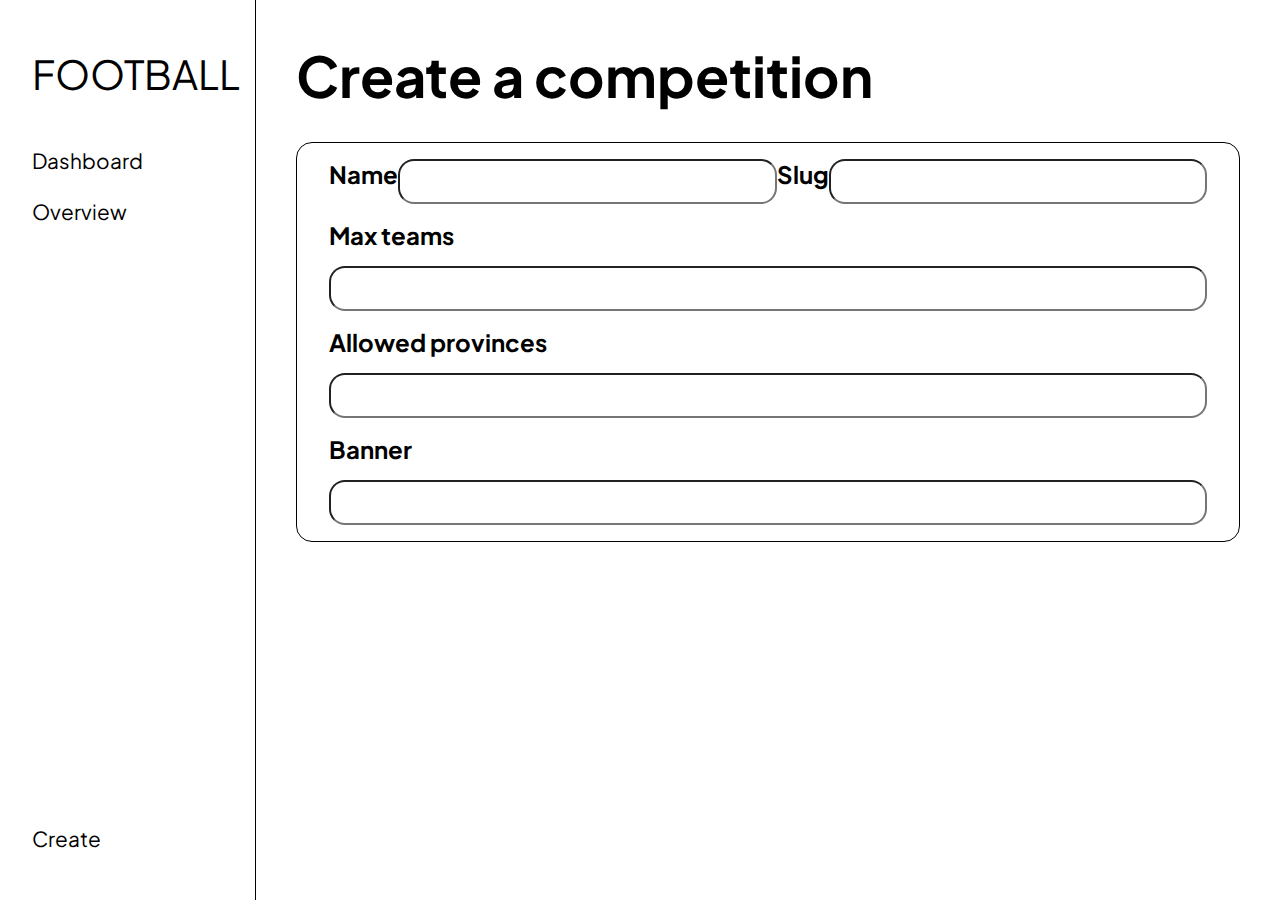
==== create.html @ b79d9516 "add" ====
<!DOCTYPE html>
<html lang="en">
<head>
    <meta charset="UTF-8">
    <meta name="viewport" content="width=device-width, initial-scale=1.0">
    <link rel="stylesheet" href="create.css">
    <title>FootBall | Create</title>
</head>
<body>
    <div class="container">
        <div class="nav">
            <div class="top">
                <div class="logo">
                    <p>FOOTBALL</p>
                </div>
                <div class="menu">
                    <a class="space" href="">Dashboard</a>
                    <a class="space" href="">Overview</a>
                </div>
            </div>
            <div class="bottom">
                <div class="create">
                    <a href="">Create</a>
                </div>
            </div>
        </div>
        <div class="section">
            <div class="header">
                <h1>Create a competition</h1>
            </div>
            <div class="content">
                <form action="">
                    <div class="group">
                        <label for="fname">Name</label>
                        <input type="text" id="fname" name="fname">

                        <label for="fslug">Slug</label>
                        <input type="text" id="fslug" name="fslug">
                    </div>

                    <label for="fmaxteams">Max teams</label>
                    <input type="text" id="fmaxteams" name="fmaxteams">

                    <label for="fallowedprovinces">Allowed provinces</label>
                    <input type="text" id="fallowedprovinces" name="fallowedprovinces">

                    <label for="fbanner">Banner</label>
                    <input type="text" id="fbanner" name="fbanner">
                </form>
            </div>
        </div>
    </div>
</body>
</html>
---- create.css ----
@import url('https://fonts.googleapis.com/css2?family=IBM+Plex+Sans+Thai+Looped:wght@100;200;300;400;500;600;700&family=Plus+Jakarta+Sans:ital,wght@0,200..800;1,200..800&display=swap');

* {
    padding: 0;
    margin: 0;
    list-style-type: none;
    text-decoration: none;
    box-sizing: border-box;
    font-family: "Plus Jakarta Sans", sans-serif;
}

.container {
    display: flex;
    width: 100%;
}

.nav {
    display: flex;
    flex-direction: column;
    width: 20%;
    height: 100vh;
    padding: 3rem 2rem;
    justify-content: space-between;
    border-right: 0.1rem solid black;
}

.logo p {
    font-size: 2.5rem;
}

.menu {
    display: flex;
    flex-direction: column;
    margin: 1.5rem 0;
}

a {
    font-size: 1.3rem;
    color: black;
    transition: 0.3s;
}

a:hover {
    color: rgb(109, 109, 109);
    transition: 0.3s;
}

.space {
    padding: 1.5rem 0 0 0;
}

.section {
    width: 80%;
    height: 100vh;
    padding: 2.5rem;
}

.header h1 {
    font-size: 3.5rem;
}

.content {
    display: flex;
    justify-content: space-between;
    margin: 2rem 0;
    border: 0.1rem solid black;
    padding: 1rem 2rem;
    border-radius: 1rem;
    width: 100%;
}

form {
    display: flex;
    flex-direction: column;
    gap: 1rem;
    width: 100%;
}

label {
    font-size: 1.5rem;
    font-weight: 700;
}

#fname {
    width: 50%;
}

#fslug {
    width: 50%;
}

input {
    width: 100%;
    height: 5vh;
    border-radius: 1rem;
}

.group {
    display: flex;
    flex-direction: row;
}
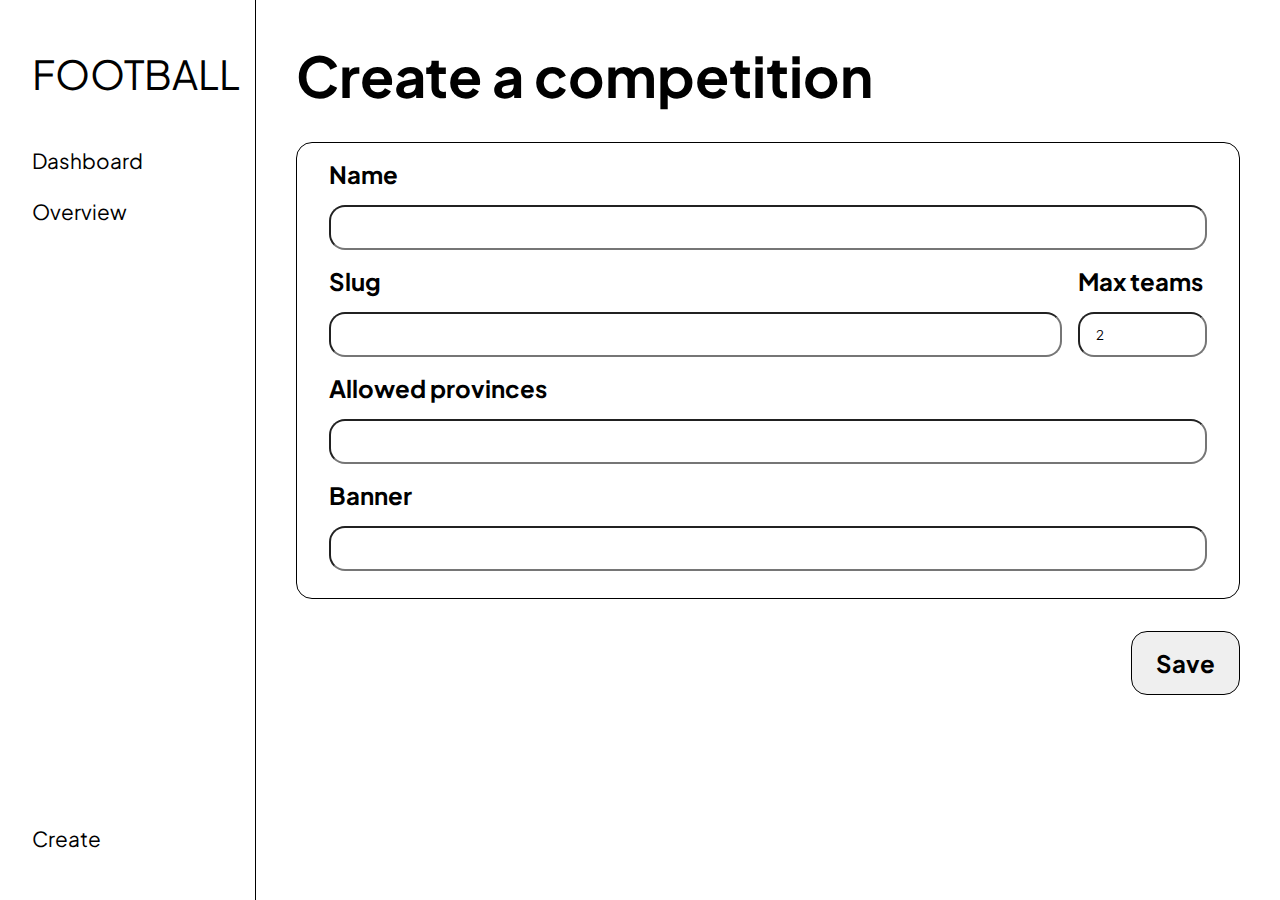
==== commit 13821472: "add" ====
--- a/create.html
+++ b/create.html
@@ -30,23 +30,38 @@
             </div>
             <div class="content">
                 <form action="">
+                    
                     <div class="group">
                         <label for="fname">Name</label>
                         <input type="text" id="fname" name="fname">
-
-                        <label for="fslug">Slug</label>
-                        <input type="text" id="fslug" name="fslug">
                     </div>
 
-                    <label for="fmaxteams">Max teams</label>
-                    <input type="text" id="fmaxteams" name="fmaxteams">
+                    <div class="small">
+                        <div class="smallA">
+                            <label for="fslug">Slug</label>
+                            <input type="text" id="fslug" name="fslug">
+                        </div>
+    
+                        <div class="smallB">
+                            <label for="fmaxteams">Max teams</label>
+                            <input type="number" id="fmaxteams" name="fmaxteams" min="2" max="99" value="2">
+                        </div>
+                    </div>
 
-                    <label for="fallowedprovinces">Allowed provinces</label>
-                    <input type="text" id="fallowedprovinces" name="fallowedprovinces">
+                    <div class="group">
+                        <label for="fallowedprovinces">Allowed provinces</label>
+                        <input type="text" id="fallowedprovinces" name="fallowedprovinces">
+                    </div>
 
-                    <label for="fbanner">Banner</label>
-                    <input type="text" id="fbanner" name="fbanner">
+                    <div class="group">
+                        <label for="fbanner">Banner</label>
+                        <input type="text" id="fbanner" name="fbanner">
+                    </div>
+
                 </form>
+            </div>
+            <div class="buttonSection">
+                <button>Save</button>
             </div>
         </div>
     </div>
--- a/create.css
+++ b/create.css
@@ -64,7 +64,7 @@
     justify-content: space-between;
     margin: 2rem 0;
     border: 0.1rem solid black;
-    padding: 1rem 2rem;
+    padding: 1rem 2rem 1.7rem 2rem;
     border-radius: 1rem;
     width: 100%;
 }
@@ -81,21 +81,58 @@
     font-weight: 700;
 }
 
-#fname {
+/* #fslug {
     width: 50%;
 }
 
-#fslug {
+#fmaxteams {
     width: 50%;
-}
+} */
 
 input {
     width: 100%;
     height: 5vh;
     border-radius: 1rem;
+    padding: 0 1rem;
+}
+
+.small {
+    display: flex;
+    gap: 1rem;
+}
+
+.smallA {
+    display: flex;
+    flex-direction: column;
+    width: 85%;
+    gap: 1rem;
+}
+
+.smallB {
+    display: flex;
+    flex-direction: column;
+    width: 15%;
+    gap: 1rem;
 }
 
 .group {
+    width: 100%;
     display: flex;
-    flex-direction: row;
+    flex-direction: column;
+    gap: 1rem;
+}
+
+.buttonSection {
+    display: flex;
+    justify-content: right;
+    width: 100%;
+}
+
+button {
+    padding: 1rem 1.5rem;
+    border-radius: 1rem;
+    border: 0.1rem solid black;
+    font-size: 1.5rem;
+    font-weight: 700;
+    cursor: pointer;
 }